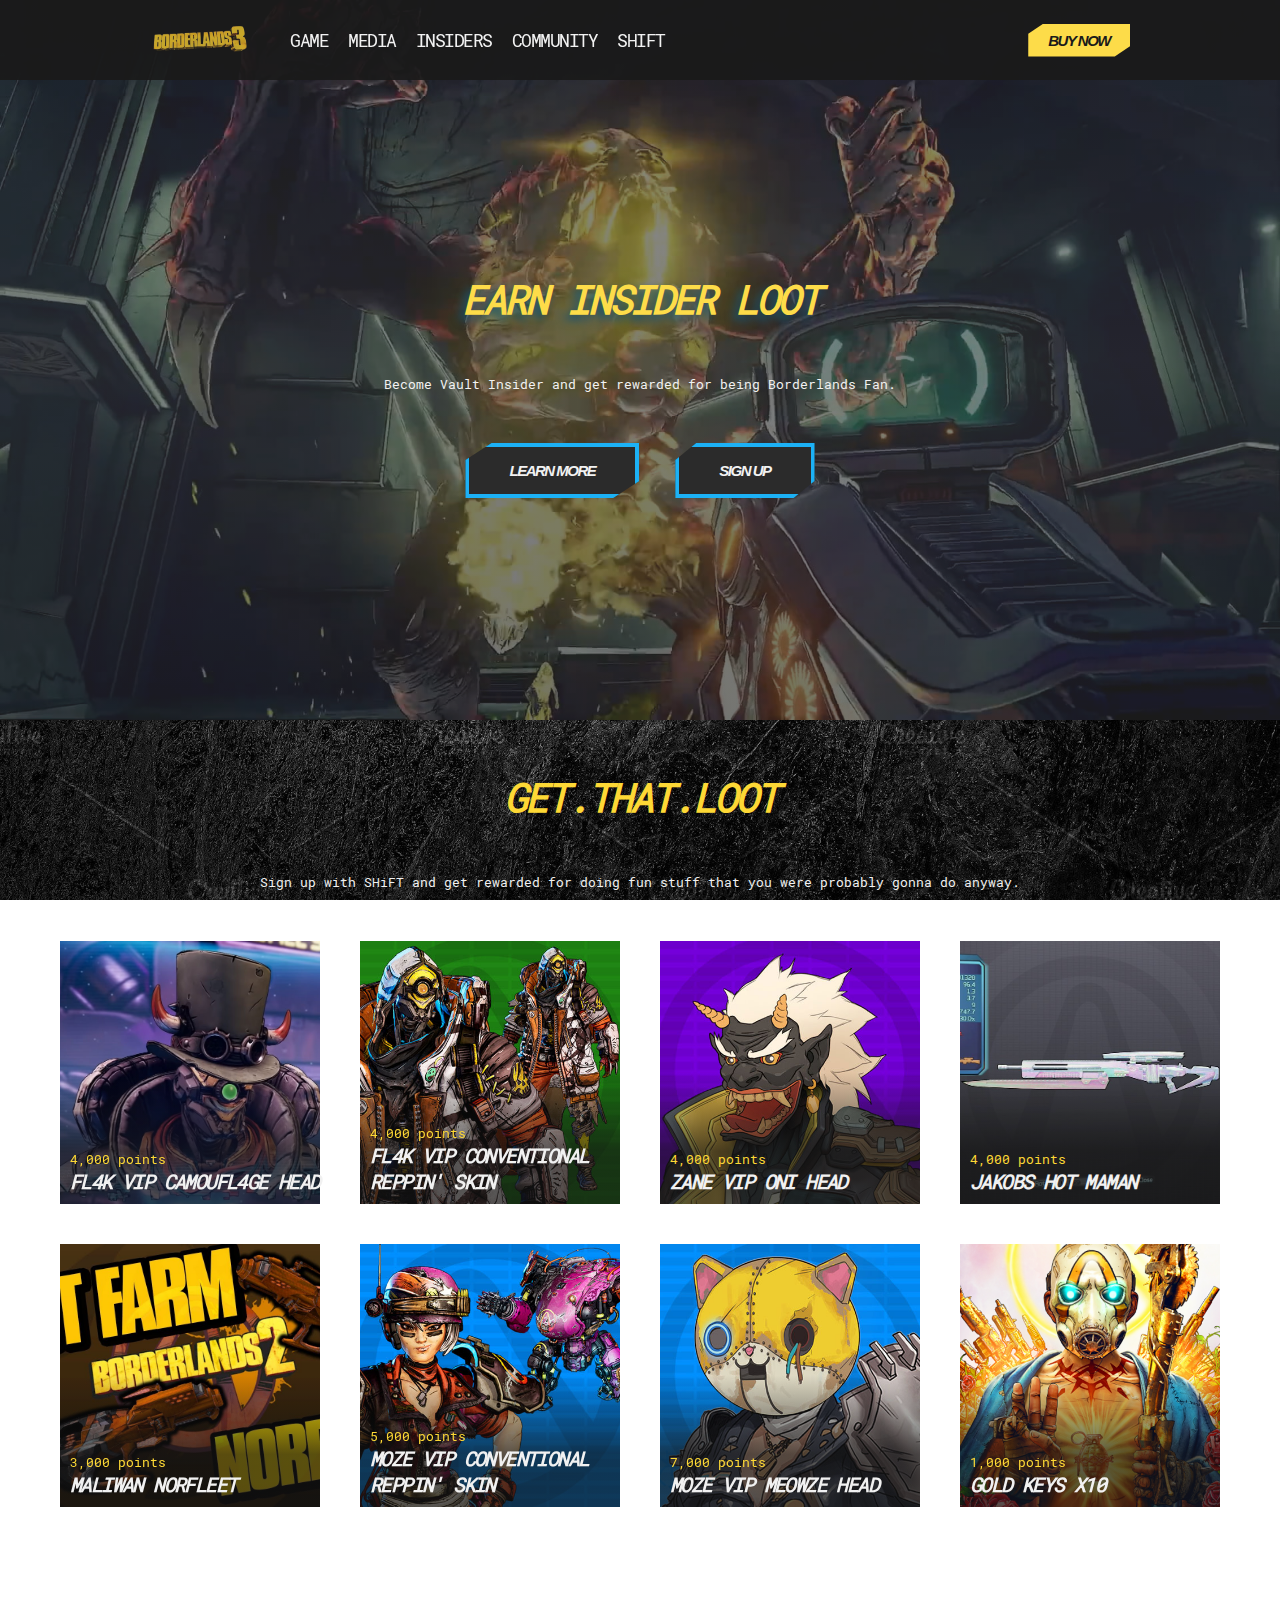
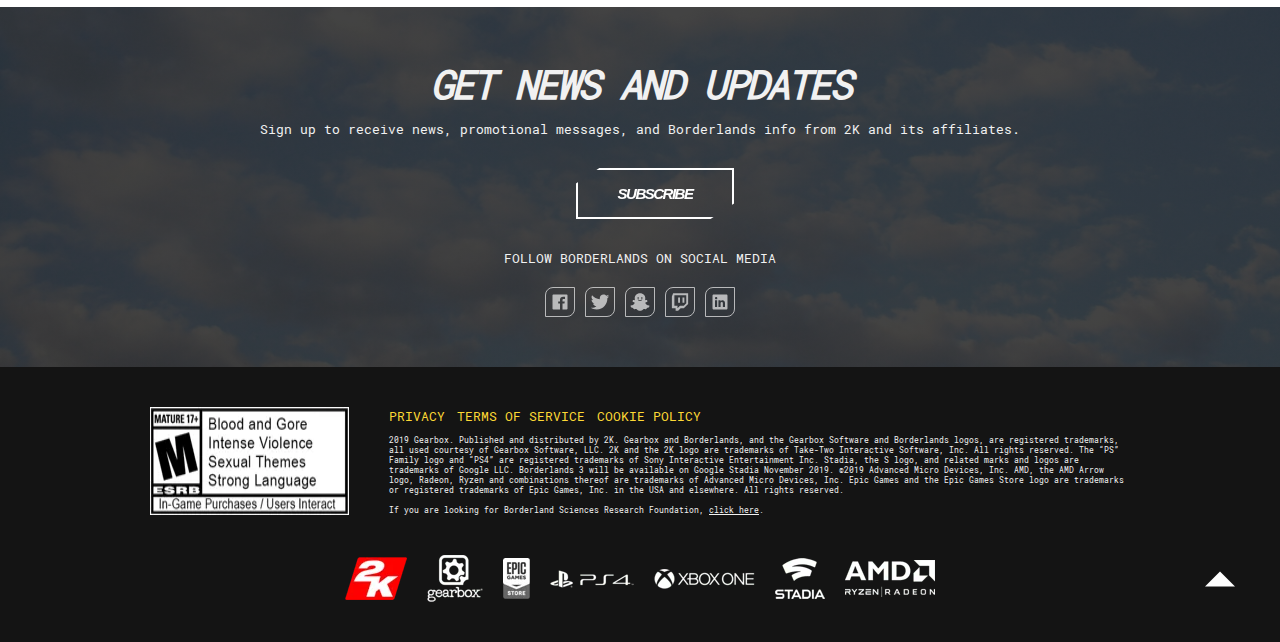
==== insiders.html @ df479f51 "Mostly everything done boi" ====
<!DOCTYPE html>
<html lang="en">
  <head>
    <meta charset="UTF-8" />
    <meta name="viewport" content="width=device-width, initial-scale=1.0" />
    <meta http-equiv="X-UA-Compatible" content="ie=edge" />
    <link rel="shortcut icon" href="./icon/icon.jpg" />
    <link rel="stylesheet" href="./css/main.css" />
    <title>BL3 Insiders Program</title>
  </head>
  <body>
    <header class="header header--insider">
      <nav class="header__nav">
        <div class="header__nav-cont">
          <div class="header__logo">
            <a href="index.html">
              <img class="header__logo-img" src="./img/bl3.png" alt="bl3 logo"
            /></a>
          </div>
          <ul class="header__list">
            <li class="header__list-items">
              <a class="header__link" href="index.html#gallery">Game</a>
            </li>
            <li class="header__list-items">
              <a class="header__link" href="./media.html">Media</a>
            </li>
            <li class="header__list-items">
              <a class="header__link" href="insiders.html">Insiders</a>
            </li>
            <li class="header__list-items">
              <a class="header__link" href="index.html#community">Community</a>
            </li>
            <li class="header__list-items">
              <a class="header__link" href="index.html#gearbox">Shift</a>
            </li>
          </ul>
        </div>
        <div class="header__buttons">
          <a href="index.html#buy"
            ><button href="#" class="btn btn--yellow btn--p1">
              Buy now
            </button></a
          >
        </div>
        <svg class="svg svgDD">
          <use xlink:href="./icon/sprite.svg#md-arrow-dropleft"></use>
        </svg>
      </nav>
      <div class="header--insider__middle">
         
      <h1 class="h1 shdw">Earn Insider Loot</h1>
      <p class="small-p tac my5">Become Vault Insider and get rewarded for being Borderlands Fan.</p>
      <div class="buttons">
      <button class="btn btn--dark btn--p2 btnn">Learn more</button>
      <button class="btn btn--dark btn--p2 btnn1">Sign up</button></div>
    </div>
    </header>
    <!-- END OF HEADER -->
<!-- LOOOOOT -->
<section class="loot">
    <h1 class="h1">Get.That.loot</h1>
    <p class="small-p tac my5 px4">Sign up with SHiFT and get rewarded for doing fun stuff that you were probably gonna do anyway.</p>
    <div class="loot__showcase">
        <div class="loot__box">
                <img src="./icon/flak head.jpg" alt="lootz" class="loot_img">
                <div class="loot__text">
                        <p class="small-p cy">4,000 points</p>
                        <p class="big-p">FL4K VIP CAMOUFL4GE HEAD</p>
                    </div>
        </div>
        <div class="loot__box">
<img src="./icon/bl3-fl4k-skin-conventional-reppin.jpg" alt="lootz2" class="loot_img">
<div class="loot__text">
        <p class="small-p cy">4,000 points</p>
        <p class="big-p">FL4K VIP CONVENTIONAL REPPIN' SKIN</p>
    </div>
        </div>
        <div class="loot__box">
                <img src="./icon/bl3-zane-head-oni.jpg" alt="lootz" class="loot_img">
                <div class="loot__text">
                <p class="small-p cy">4,000 points</p>
                <p class="big-p">ZANE VIP ONI HEAD</p>
            </div>
        </div>
        <div class="loot__box">
                <img src="./icon/hot mata.jpg" alt="lootz" class="loot_img">
                <div class="loot__text">
                        <p class="small-p cy">4,000 points</p>
                        <p class="big-p">JAKOBS HOT MAMAN</p>
                    </div>
        </div>
        <div class="loot__box">
                <img src="./icon/norfleet.jpg" alt="lootz" class="loot_img">
                <div class="loot__text">
                        <p class="small-p cy">3,000 points</p>
                        <p class="big-p">MALIWAN NORFLEET</p>
                    </div>
        </div>
        <div class="loot__box">
                <img src="./icon/bl3-moze-skin-conventional-reppin.jpg" alt="lootz" class="loot_img">
                <div class="loot__text">
                        <p class="small-p cy">5,000 points</p>
                        <p class="big-p">MOZE VIP CONVENTIONAL REPPIN' SKIN</p>
                    </div>
        </div>
        <div class="loot__box">
                <img src="./icon/bl3-moze-head-meowze.jpg" alt="lootz" class="loot_img">
                <div class="loot__text">
                        <p class="small-p cy">7,000 points</p>
                        <p class="big-p">MOZE VIP MEOWZE HEAD</p>
                    </div>
        </div>
        <div class="loot__box">
                <img src="./img/3519480-3518478-screen+shot+2019-04-03+at+11.43.22.png" alt="lootz" class="loot_img">
                <div class="loot__text">
                        <p class="small-p cy">1,000 points</p>
                        <p class="big-p">GOLD KEYS X10</p>
                    </div>
        </div>
    </div>
</section>
<!-- LOOOOOT -->
    <section class="news" id="news" >
            <h1 class="h1 pyb1 cw">get News and updates</h1>
            <p class="small-p tac px5">
              Sign up to receive news, promotional messages, and Borderlands info from
              2K and its affiliates.
            </p>
            <div class="btn--centers">
              <a href="#popup2"><button class="btn btn--transparent tac btn--p2 btn2">Subscribe</button></a>
            </div>
            <p class="small-p ttu tac my2">Follow borderlands on social media</p>
            <div class="social">
              <svg class="social__icons">
                <use xlink:href="./icon/sprite.svg#logo-facebook"></use>
              </svg>
              <svg class="social__icons">
                <use xlink:href="./icon/sprite.svg#logo-twitter"></use>
              </svg>
              <svg class="social__icons">
                <use xlink:href="./icon/sprite.svg#logo-snapchat"></use>
              </svg>
              <svg class="social__icons">
                <use xlink:href="./icon/sprite.svg#logo-twitch"></use>
              </svg>
              <svg class="social__icons">
                <use xlink:href="./icon/sprite.svg#logo-linkedin"></use>
              </svg>
            </div>
          </section>
          <!-- news and updateds -->
          <!-- footer-->
          <footer class="footer">
            <div class="footer__terms">
              <img class="footer__esrb" src="./img/footer-esrb.webp" alt="esrb" />
              <div class="footer__privacy tdn">
                <div class="footer__privacy-links tdn ">
                <a class="footer__privacy-link tdn" href="#"> <p class="small-p tdn cy ttu tdn">Privacy</p><a>
                <a class="footer__privacy-link tdn" href="#"> <p class="small-p tdn cy ttu tdn">Terms of service</p><a>
                <a class="footer__privacy-link tdn" href="#"> <p class="small-p tdn cy ttu tdn">Cookie policy</p><a>
                  </div>
                  <div class="footer__privacy-text">
                    <p class="small-p fs1rem my1"> 2019 Gearbox. Published and distributed by 2K. Gearbox and Borderlands, and the Gearbox Software and Borderlands logos, are registered trademarks, all used courtesy of Gearbox Software, LLC. 2K and the 2K logo are trademarks of Take-Two Interactive Software, Inc. All rights reserved. The “PS” Family logo and “PS4” are registered trademarks of Sony Interactive Entertainment Inc. Stadia, the S logo, and related marks and logos are trademarks of Google LLC. Borderlands 3 will be available on Google Stadia November 2019. ©2019 Advanced Micro Devices, Inc. AMD, the AMD Arrow logo, Radeon, Ryzen and combinations thereof are trademarks of Advanced Micro Devices, Inc. Epic Games and the Epic Games Store logo are trademarks or registered trademarks of Epic Games, Inc. in the USA and elsewhere. All rights reserved.</p>
                    <p class="small-p fs1rem">
                        If you are looking for Borderland Sciences Research Foundation, <a class="tdn cw" href="#">click here</a>.
                    </p>
                  </div>
              </div>
            </div>
              <div class="footer__logos">
                <img class="footer__logo" src="./img/footer-twok.webp" alt="logo1">
                <img class="footer__logo" src="./img/footer-gearbox.webp" alt="logow">
                <img class="footer__logo" src="./img/footer-epic.webp" alt="logo3">
                <img class="footer__logo" src="./img/footer-ps4.webp" alt="logo4">
                <img class="footer__logo" src="./img/footer-xbox-one.webp" alt="logo5">
                <img class="footer__logo" src="./img/footer-stadia.webp" alt="logo6">
                <img class="footer__logo" src="./img/footer-amd.webp" alt="logo7">
              </div>
           <!-- home -->
           <div class="back">
      <a href="#"><svg class="svg svgdown">
          <use xlink:href="./icon/sprite.svg#md-arrow-dropleft"></use>
        </svg>
      </a>
      </div>
        <!-- home -->
          </footer>
          <!-- footers -->

          <!--  POPUP-->
          <div class="popup popup2" id="popup2">
              <div class="popup__content">
                <div class="popup__exit">
                <h1 class="h1 px3 tal cw">Shift</h1>
               <a href="#news"><svg class="svg">
                    <use xlink:href="./icon/sprite.svg#md-arrow-dropleft"></use>
                  </svg></a> 
              </div>
                <form class="form">
                  <div class="form__group">
                    <input type="text" class="form__input" placeholder="Full name" required>
                  </div>
                  <div class="form__group">
                    <input type="email" class="form__input" placeholder="Email address"  required>
                  </div>
                  <div class="form__cg">
                    <input type="checkbox" required id="checkbox" class="form__checkbox">
                    <label for="checkbox">Remember me</label>
                  </div>
                  <div class="btn--center my1">
              <button class="btn btn--dark btn--p3">Sign in</button></div>
                </form>
                <p class="small-p tac pb4rem">Or</p>
                <div class="social my2">
                    <svg class="social__icons">
                      <use xlink:href="./icon/sprite.svg#logo-facebook"></use>
                    </svg>
                    <svg class="social__icons">
                      <use xlink:href="./icon/sprite.svg#logo-twitter"></use>
                    </svg>
                    <svg class="social__icons">
                      <use xlink:href="./icon/sprite.svg#logo-snapchat"></use>
                    </svg>
                    <svg class="social__icons">
                      <use xlink:href="./icon/sprite.svg#logo-twitch"></use>
                    </svg>
                    <svg class="social__icons">
                      <use xlink:href="./icon/sprite.svg#logo-linkedin"></use>
                    </svg>
                  </div>
                  <p class="small-p cb tac bb py2">Forgot your password?</p>
                  <div class="btn--center ">
                    <button class="btn btn--dark btn--p3">Create new account</button></div>
                    <div class="btn--center">
                    <p class="small-p fs1rem tac w60">© 2018 Gearbox Software, LLC. SHiFT is trademark of Gearbox Software, LLC. The Playstation Network logo is a registered trademark of Sony Computer Entertainment Inc. The Xbox LIVE logo is a registered trademark of Microsoft Corporation. The Steam logo is a registered trademark of Valve Corporation. All rights reserved.
                      </div>
              </div>
              </div>
              <script src="media.js"></script>
  </body>
</html>
---- css/main.css ----
@font-face {
  src: url("../font/RobotoMono-Regular.ttf");
  font-family: roboto;
}

*,
*::after,
*::before {
  margin: 0;
  padding: 0;
  -webkit-box-sizing: border-box;
          box-sizing: border-box;
}

html {
  scroll-behavior: smooth;
  font-size: 62.5%;
}

@media screen and (max-width: 1200px) {
  html {
    font-size: 50%;
  }
}

@media screen and (max-width: 900px) {
  html {
    font-size: 45%;
  }
}

@media screen and (max-width: 600px) {
  html {
    font-size: 40%;
  }
}

body {
  font-family: roboto;
}

@-webkit-keyframes slider {
  0% {
    -webkit-transform: translatex(100%);
            transform: translatex(100%);
  }
  100% {
    -webkit-transform: translatex(0);
            transform: translatex(0);
  }
}

@keyframes slider {
  0% {
    -webkit-transform: translatex(100%);
            transform: translatex(100%);
  }
  100% {
    -webkit-transform: translatex(0);
            transform: translatex(0);
  }
}

::-moz-selection {
  color: #141414;
  background-color: #fdd835;
}

::selection {
  color: #141414;
  background-color: #fdd835;
}

.bg-video {
  position: absolute;
  top: 0;
  left: 0;
  width: 100%;
  height: 100%;
  z-index: -11;
  opacity: 0.6;
}

.bg-video__content {
  width: 100%;
  height: 80vh;
  -o-object-fit: cover;
     object-fit: cover;
}

.svg {
  width: 3rem;
  height: 3rem;
  fill: #f1f1f1;
  cursor: pointer;
}

.svg:nth-of-type(2) {
  -webkit-transform: rotate(270deg);
          transform: rotate(270deg);
}

.svg:nth-of-type(1) {
  margin-left: 3rem;
}

.svg:nth-of-type(1):hover, .svg:nth-of-type(2):hover {
  fill: #fdd835;
}

.btn {
  font-size: 1.5rem;
  text-decoration: none;
  text-transform: uppercase;
  font-weight: 600;
  font-style: italic;
  border: 0;
  -webkit-clip-path: polygon(15% 0, 100% 0, 100% 69%, 85% 100%, 0 100%, 0 31%);
          clip-path: polygon(15% 0, 100% 0, 100% 69%, 85% 100%, 0 100%, 0 31%);
  letter-spacing: -1.5px;
  cursor: pointer;
  -webkit-transition: all 0.4s ease-in;
  transition: all 0.4s ease-in;
  z-index: -11;
}

.btn:last-child {
  margin-left: 3rem;
}

.btn:hover {
  -webkit-transform: translateY(-5px);
          transform: translateY(-5px);
}

.btn--p1 {
  padding: 0.8rem 2rem;
}

.btn--p2 {
  padding: 1.5rem 4rem;
}

.btn--p3 {
  padding: 1.5rem 6rem;
}

.btn--yellow {
  background-color: #fdd835;
}

.btn--transparent {
  background-color: transparent;
  border: 2px solid #ffffff;
  color: #fff;
}

.btn--center {
  display: block;
  text-align: center;
  margin: 3rem 0;
  cursor: pointer;
}

.btn--centerz {
  display: -webkit-box;
  display: -ms-flexbox;
  display: flex;
  -webkit-box-pack: center;
      -ms-flex-pack: center;
          justify-content: center;
  margin: 3rem 0;
  cursor: pointer;
}

.ml-2 {
  margin-left: 2rem;
}

.btn--centers {
  text-align: center;
  margin: 3rem 0;
}

.btn--dark {
  background-color: #141414;
  border: 4px solid #03a9f4;
  color: #f1f1f1;
}

.slider {
  width: 100%;
  height: 20vh;
  display: -webkit-box;
  display: -ms-flexbox;
  display: flex;
  -webkit-box-pack: center;
      -ms-flex-pack: center;
          justify-content: center;
  -webkit-box-align: center;
      -ms-flex-align: center;
          align-items: center;
  background-image: -webkit-gradient(linear, left top, right top, from(black), color-stop(#262626), color-stop(#262626), to(black));
  background-image: linear-gradient(to right, black, #262626, #262626, black);
}

.slider__h1 {
  width: 30%;
  white-space: nowrap;
  overflow: hidden;
  color: #fdd835;
  font-size: 3rem;
}

.slider__span {
  position: relative;
  display: inline-block;
  -webkit-animation: slider 30s linear infinite;
          animation: slider 30s linear infinite;
}

.slider__span:before {
  content: attr(data-text);
  position: absolute;
  left: -100%;
  top: 0;
}

.h1 {
  text-transform: uppercase;
  font-size: 4rem;
  text-align: center;
  padding: 5rem 0;
  letter-spacing: -3px;
  font-style: italic;
  color: #fdd835;
}

.h2 {
  text-transform: uppercase;
  font-size: 5rem;
  text-align: center;
  letter-spacing: -3px;
  font-style: italic;
  color: #fdd835;
  text-shadow: -15px 15px 20px black;
  font-weight: 900;
}

.small-p {
  color: #f1f1f1;
  font-size: 1.3rem;
}

.big-p {
  color: #f1f1f1;
  font-size: 2rem;
  text-transform: uppercase;
  font-weight: 900;
  font-style: italic;
  letter-spacing: -1.6px;
}

.py1 {
  padding: 1rem 0;
}

.py2 {
  padding: 2rem 0;
}

.my1 {
  margin: 1rem 0;
}

.my2 {
  margin: 2rem 0;
}

.tal {
  text-align: left;
}

.mx1 {
  margin: 0 1rem;
}

.mx11 {
  margin-right: 1rem;
}

.pb4rem {
  padding-bottom: 3rem;
}

.db {
  display: block;
  width: 100%;
}

.active {
  background-color: #f1f1f1;
  color: #141414;
}

.btn:active,
.btn:focus {
  background-color: #f1f1f1;
  color: #141414;
}

.select {
  display: block;
}

.bb {
  border-bottom: 3px solid #03a9f4;
  width: 60%;
  margin: 0 auto;
}

.cy {
  color: #fdd835;
}

.cb {
  color: #03a9f4;
}

.cw {
  color: #f1f1f1;
}

.tac {
  text-align: center;
}

.ls {
  letter-spacing: 0;
}

.my5 {
  margin-bottom: 5rem;
}

.pyb1 {
  padding-bottom: 1rem;
}

.px1 {
  padding: 0 1rem;
}

.px2 {
  padding: 0 2rem;
}

.px4 {
  padding: 0 4rem;
}

.px3 {
  padding: 0.5rem 3rem;
  background-color: #01405d;
}

.px5 {
  padding: 0 5rem;
}

.pyb2 {
  padding-bottom: 2rem;
}

.py05 {
  padding: 0.5rem 0;
}

.ttu {
  text-transform: uppercase;
}

.fs1rem {
  font-size: 0.8rem;
}

.w60 {
  width: 60%;
}

.shdw {
  text-shadow: -5px 5px 8px #01405d;
}

.social {
  display: -webkit-box;
  display: -ms-flexbox;
  display: flex;
  -webkit-box-pack: center;
      -ms-flex-pack: center;
          justify-content: center;
}

.social__icons {
  width: 3rem;
  height: 3rem;
  fill: #f1f1f1;
  border: 1px solid #f1f1f1;
  border-top-left-radius: 8px;
  border-bottom-right-radius: 8px;
  padding: 0.4rem;
  margin: 0 0.5rem;
  opacity: 0.7;
  -webkit-transition: all 1s ease;
  transition: all 1s ease;
  cursor: pointer;
}

.social__icons:hover {
  -webkit-transform: translatey(-0.6rem);
          transform: translatey(-0.6rem);
  opacity: 1;
}

.popup {
  position: fixed;
  left: 0;
  top: 0;
  width: 100%;
  height: 100vh;
  background-color: rgba(0, 0, 0, 0.9);
  visibility: hidden;
  opacity: 0;
  -webkit-transition: 0.4s ease-in-out;
  transition: 0.4s ease-in-out;
}

.popup:target {
  visibility: visible;
  opacity: 1;
}

.popup__logotip {
  height: 7rem;
  width: 14rem;
}

.popup__exit {
  display: -webkit-box;
  display: -ms-flexbox;
  display: flex;
  -webkit-box-pack: justify;
      -ms-flex-pack: justify;
          justify-content: space-between;
  -webkit-box-align: center;
      -ms-flex-align: center;
          align-items: center;
}

.popup__exit > :last-child {
  margin-right: 2rem;
  margin-top: 3rem;
  -webkit-transform: rotate(270deg);
          transform: rotate(270deg);
  cursor: pointer;
}

.popup__content {
  position: absolute;
  left: 50%;
  top: 50%;
  -webkit-transform: translate(-50%, -50%);
          transform: translate(-50%, -50%);
  min-width: 70rem;
  border-left: 2px solid #03a9f4;
  border-right: 2px solid #03a9f4;
  border-bottom: 2px solid #03a9f4;
  background-color: #011d2a;
  -webkit-clip-path: polygon(5% 0, 100% 0, 100% 90%, 95% 100%, 0 100%, 0 10%);
          clip-path: polygon(5% 0, 100% 0, 100% 90%, 95% 100%, 0 100%, 0 10%);
}

@media screen and (max-width: 600px) {
  .btnn {
    display: none;
  }
}

.form {
  padding: 4rem 10rem;
}

@media screen and (max-width: 600px) {
  .form {
    padding: 2rem 4rem;
  }
}

.form__input {
  font-size: 1.6rem;
  padding: 1rem 0.5rem;
  border: 0;
  background: transparent;
  color: white;
  border-bottom: 3px solid whitesmoke;
  display: block;
  width: 100%;
  -webkit-transition: 1s ease;
  transition: 1s ease;
}

.form__input:focus {
  outline: none;
}

.form__input:focus:invalid {
  border-bottom: 3px solid crimson;
}

.form__cg {
  margin-top: 2rem;
  color: rgba(255, 255, 255, 0.342);
  font-size: 1.6rem;
}

.form__checkbox {
  -webkit-appearance: none;
     -moz-appearance: none;
          appearance: none;
  border: 2px solid #03a9f4;
  width: 20px;
  height: 20px;
  cursor: pointer;
  display: inline-block;
  vertical-align: bottom;
  margin-right: 0.5rem;
  -webkit-transition: all 0.4s ease;
  transition: all 0.4s ease;
}

.form__checkbox:checked {
  background-color: #03a9f4;
  border: 2px solid #141414;
  outline: none;
}

.svgDD {
  display: none;
  width: 5rem;
  height: 5rem;
  -webkit-transition: all 0.4s ease-in-out;
  transition: all 0.4s ease-in-out;
}

.svgDD:hover {
  -webkit-transform: rotate(-90deg);
          transform: rotate(-90deg);
}

@media screen and (max-width: 600px) {
  .svgDD {
    display: block;
  }
}

.back {
  position: absolute;
  bottom: 3rem;
  right: 3rem;
  cursor: pointer;
  -webkit-transition: 0.3s ease;
  transition: 0.3s ease;
  display: -webkit-box;
  display: -ms-flexbox;
  display: flex;
  -webkit-box-orient: vertical;
  -webkit-box-direction: normal;
      -ms-flex-direction: column;
          flex-direction: column;
}

@media screen and (max-width: 900px) {
  .back {
    bottom: 2rem;
    right: 50%;
    -webkit-transform: translatex(50%);
            transform: translatex(50%);
  }
}

.back::after {
  content: "Back to top";
  color: white;
  position: absolute;
  bottom: -1rem;
  right: -0.5rem;
  opacity: 0;
  -webkit-transition: 0.3s ease;
  transition: 0.3s ease;
}

@media screen and (max-width: 900px) {
  .back::after {
    bottom: 0;
    opacity: 1;
  }
}

.back:hover {
  color: #fdd835;
}

.back:hover::after {
  opacity: 1;
}

.svgdown {
  position: relative;
  width: 6rem;
  height: 6rem;
  fill: white;
  -webkit-transform: rotate(90deg);
          transform: rotate(90deg);
}

.header {
  background-color: #141414;
  opacity: 0.9;
  height: 80vh;
  width: 100%;
}

.header__nav {
  background-image: -webkit-gradient(linear, left top, left bottom, from(rgba(0, 0, 0, 0.9)), to(rgba(0, 0, 0, 0.9)));
  background-image: linear-gradient(rgba(0, 0, 0, 0.9), rgba(0, 0, 0, 0.9));
  height: 8rem;
  display: -webkit-box;
  display: -ms-flexbox;
  display: flex;
  -webkit-box-pack: justify;
      -ms-flex-pack: justify;
          justify-content: space-between;
  -webkit-box-align: center;
      -ms-flex-align: center;
          align-items: center;
  padding: 0 15rem;
  position: -webkit-sticky;
  position: sticky;
  top: 0;
  left: 0;
  width: 100%;
  z-index: 1000;
}

@media screen and (max-width: 1200px) {
  .header__nav {
    padding: 0 5rem;
  }
}

@media screen and (max-width: 600px) {
  .header__nav {
    -ms-flex-pack: distribute;
        justify-content: space-around;
  }
}

.header__nav-cont {
  display: -webkit-box;
  display: -ms-flexbox;
  display: flex;
  -webkit-box-align: center;
      -ms-flex-align: center;
          align-items: center;
}

.header__logo {
  height: 6rem;
  width: 10rem;
  display: -webkit-box;
  display: -ms-flexbox;
  display: flex;
  -webkit-box-align: end;
      -ms-flex-align: end;
          align-items: flex-end;
  margin-right: 3rem;
  cursor: pointer;
}

.header__logo-img {
  width: 100%;
}

.header__list {
  display: -webkit-box;
  display: -ms-flexbox;
  display: flex;
}

@media screen and (max-width: 600px) {
  .header__list {
    height: 0;
    position: absolute;
    top: 8rem;
    right: 15vw;
    -webkit-box-orient: vertical;
    -webkit-box-direction: normal;
        -ms-flex-direction: column;
            flex-direction: column;
    background: rgba(0, 0, 0, 0.9);
    overflow: hidden;
    -webkit-transition: 0.6s ease;
    transition: 0.6s ease;
  }
  .header__list.heightAdded {
    height: 23rem;
  }
}

.header__list-items {
  list-style: none;
}

@media screen and (max-width: 600px) {
  .header__list-items {
    padding: 1rem 3rem;
  }
}

.header__link:link, .header__link:visited {
  color: #f1f1f1;
  font-size: 1.8rem;
  text-decoration: none;
  padding: 1rem;
  text-transform: uppercase;
  letter-spacing: -1.5px;
  -webkit-transition: all 0.4s ease-in;
  transition: all 0.4s ease-in;
}

.header__link:hover {
  color: #fdd835;
}

.header__buttons {
  display: -webkit-box;
  display: -ms-flexbox;
  display: flex;
  -webkit-box-align: center;
      -ms-flex-align: center;
          align-items: center;
}

@media screen and (max-width: 600px) {
  .header__buttons {
    display: none;
  }
}

.header__text {
  position: absolute;
  left: 5%;
  top: 40%;
}

.header__h1 {
  font-size: 5rem;
  letter-spacing: -4px;
  font-style: italic;
  padding: 2rem 0;
  color: #fdd835;
  text-transform: uppercase;
  text-shadow: -5px 5px 8px #01405d;
}

@media screen and (max-width: 1200px) {
  .header__h1 {
    font-size: 4rem;
  }
}

@media screen and (max-width: 600px) {
  .header__h1 {
    font-size: 3rem;
    letter-spacing: -1px;
  }
}

.gallery {
  background-image: url("../img/y9laa5owgaq21.jpg");
  background-position: center;
  background-size: cover;
  max-height: 140vh;
  width: 100%;
  z-index: -1;
  padding-bottom: 15rem;
}

.gallery__main-cont {
  display: -webkit-box;
  display: -ms-flexbox;
  display: flex;
  -webkit-box-pack: center;
      -ms-flex-pack: center;
          justify-content: center;
}

.gallery__imba {
  max-width: 80rem;
  position: relative;
  margin: 0 3rem;
  margin-bottom: 3rem;
  overflow: hidden;
  cursor: pointer;
}

.gallery__imba:hover .gallery__main-img-text {
  bottom: 1.6rem;
}

.gallery__imba:hover .gallery__main-img {
  -webkit-transform: scale(1.1);
          transform: scale(1.1);
}

.gallery__main-img {
  width: 100%;
  -o-object-fit: cover;
     object-fit: cover;
  -webkit-transition: all 0.6s linear;
  transition: all 0.6s linear;
}

.gallery__main-img-text {
  position: absolute;
  bottom: 1rem;
  left: 2rem;
  -webkit-transition: 0.6s linear;
  transition: 0.6s linear;
}

.gallery__main-img-h4 {
  color: #03a9f4;
  font-size: 1.6rem;
  text-transform: uppercase;
}

.gallery__main-img-p {
  color: #f1f1f1;
  text-transform: uppercase;
  font-size: 2.4rem;
  letter-spacing: -3px;
  font-style: italic;
  font-weight: 600;
}

.gallery__sec {
  display: -webkit-box;
  display: -ms-flexbox;
  display: flex;
  width: 100%;
  -webkit-box-pack: center;
      -ms-flex-pack: center;
          justify-content: center;
}

.gallery__sec-cont {
  display: -webkit-box;
  display: -ms-flexbox;
  display: flex;
  -webkit-box-pack: center;
      -ms-flex-pack: center;
          justify-content: center;
  max-width: 80rem;
  margin: 0 3rem;
}

.gallery__sec-img {
  width: calc(50% - 1.5rem);
  max-height: 25rem;
  -o-object-fit: cover;
     object-fit: cover;
  -webkit-transition: all 0.6s linear;
  transition: all 0.6s linear;
  cursor: pointer;
}

.gallery__sec-img:last-of-type {
  margin-left: 3rem;
}

.gallery__sec-img:hover:first-of-type {
  -webkit-transform: translatey(-1.5rem);
          transform: translatey(-1.5rem);
}

.gallery__sec-img:hover:last-of-type {
  -webkit-transform: translatey(-1.5rem);
          transform: translatey(-1.5rem);
}

.sm-gallery {
  background-image: url(../img/iuxcs6otatmmsarozll7tm5ivntzz5onwi4z0utlleflmgmuojzanfghxpdzfxbl-.jpg);
  background-position: center;
  background-size: cover;
  background-attachment: fixed;
  padding: 5rem 0;
  width: 100%;
}

.sm-gallery__cont {
  width: 100%;
  display: -webkit-box;
  display: -ms-flexbox;
  display: flex;
  padding: 0 10rem;
}

@media screen and (max-width: 1200px) {
  .sm-gallery__cont {
    padding: 0 6rem;
  }
}

@media screen and (max-width: 900px) {
  .sm-gallery__cont {
    padding: 0 2rem;
    -webkit-box-pack: center;
        -ms-flex-pack: center;
            justify-content: center;
  }
}

@media screen and (max-width: 600px) {
  .sm-gallery__cont {
    -ms-flex-wrap: wrap;
        flex-wrap: wrap;
  }
}

.sm-gallery__cont-cont {
  -webkit-box-flex: 1;
      -ms-flex: 1 1 30rem;
          flex: 1 1 30rem;
  position: relative;
  margin: 2rem 2rem;
  cursor: pointer;
  border-radius: 40px;
  overflow: hidden;
  -webkit-box-shadow: -10px 10px 20px #fdd835;
          box-shadow: -10px 10px 20px #fdd835;
  -webkit-transition: all 0.6s ease;
  transition: all 0.6s ease;
}

@media screen and (max-width: 900px) {
  .sm-gallery__cont-cont {
    -webkit-box-flex: 0;
        -ms-flex: 0 1 30rem;
            flex: 0 1 30rem;
  }
}

@media screen and (max-width: 600px) {
  .sm-gallery__cont-cont {
    -webkit-box-flex: 0;
        -ms-flex: 0 1 70%;
            flex: 0 1 70%;
    margin: 3rem 2rem;
  }
}

.sm-gallery__cont-cont:hover {
  -webkit-transform: translatey(-1.5rem);
          transform: translatey(-1.5rem);
  -webkit-box-shadow: -15px 15px 30px #fdd835;
          box-shadow: -15px 15px 30px #fdd835;
}

.sm-gallery__cont-cont:hover .sm-gallery__cont-img {
  -webkit-transform: scale(1.1);
          transform: scale(1.1);
}

.sm-gallery__cont-cont:hover::before {
  opacity: 0;
}

.sm-gallery__cont-img {
  width: 100%;
  height: 20rem;
  -o-object-fit: cover;
     object-fit: cover;
  -webkit-transition: all 0.6s ease;
  transition: all 0.6s ease;
}

@media screen and (max-width: 600px) {
  .sm-gallery__cont-img {
    height: 30rem;
  }
}

.member {
  background: -webkit-gradient(linear, left top, right top, from(rgba(20, 20, 20, 0.9)), to(rgba(20, 20, 20, 0.2))), url("../img/Borderlands-3_02.jpg");
  background: linear-gradient(to right, rgba(20, 20, 20, 0.9), rgba(20, 20, 20, 0.2)), url("../img/Borderlands-3_02.jpg");
  background-position: center;
  background-size: cover;
  padding: 5rem 0;
  width: 100%;
}

.member__container {
  display: -webkit-box;
  display: -ms-flexbox;
  display: flex;
  -webkit-box-orient: vertical;
  -webkit-box-direction: normal;
      -ms-flex-direction: column;
          flex-direction: column;
  padding: 0 15rem;
  -webkit-box-align: start;
      -ms-flex-align: start;
          align-items: flex-start;
  text-align: center;
}

@media screen and (max-width: 1200px) {
  .member__container {
    padding: 0 10rem;
  }
}

@media screen and (max-width: 900px) {
  .member__container {
    -webkit-box-align: center;
        -ms-flex-align: center;
            align-items: center;
  }
}

@media screen and (max-width: 600px) {
  .member__container {
    padding: 0 5rem;
  }
}

.member__logo {
  padding-top: 2rem;
  height: 8rem;
  width: 14rem;
}

.gearbox {
  background: url("../img/purple haze.jpg");
  background-position: center;
  background-size: cover;
  padding: 5rem 0;
  width: 100%;
}

.gearbox__container {
  display: -webkit-box;
  display: -ms-flexbox;
  display: flex;
  -webkit-box-orient: vertical;
  -webkit-box-direction: normal;
      -ms-flex-direction: column;
          flex-direction: column;
  padding: 0 15rem;
  -webkit-box-align: end;
      -ms-flex-align: end;
          align-items: flex-end;
  text-align: center;
}

@media screen and (max-width: 1200px) {
  .gearbox__container {
    padding: 0 10rem;
  }
}

@media screen and (max-width: 900px) {
  .gearbox__container {
    -webkit-box-align: center;
        -ms-flex-align: center;
            align-items: center;
  }
}

.gearbox__logo {
  width: 16rem;
}

.tabs {
  background-image: -webkit-gradient(linear, left top, left bottom, from(rgba(0, 0, 0, 0.5)), color-stop(rgba(3, 169, 244, 0.6)), to(rgba(0, 0, 0, 0.6))), url("../img/pandora.png");
  background-image: linear-gradient(rgba(0, 0, 0, 0.5), rgba(3, 169, 244, 0.6), rgba(0, 0, 0, 0.6)), url("../img/pandora.png");
  background-position: center;
  background-size: cover;
  padding: 0 0 5rem 0;
  text-align: center;
}

.tabs__pic {
  max-width: 90rem;
  position: relative;
  margin: 0 auto;
  display: none;
}

.tabs__pic.select {
  display: block;
}

.tabs__pic-img {
  width: 100%;
}

@media screen and (max-width: 1200px) {
  .tabs__pic-img {
    padding: 0 3rem;
  }
}

.tabs__buttons {
  margin-top: 2rem;
}

.tabs__buttons > :last-child {
  margin-left: 0rem;
}

.tabs__buttons > :not(:first-child) {
  margin-left: 2rem;
}

@media screen and (max-width: 470px) {
  .tabs__buttons > :not(:first-child) {
    margin-left: 0.5rem;
    margin-bottom: 2rem;
  }
}

.tabs__text {
  width: 40%;
  margin: 0 auto;
  text-align: center;
  display: none;
}

.tabs__text.select {
  display: block;
}

.community {
  background-image: url(../img/iuxcs6otatmmsarozll7tm5ivntzz5onwi4z0utlleflmgmuojzanfghxpdzfxbl-.jpg);
  background-position: center;
  background-size: cover;
  background-attachment: fixed;
  padding: 0 0 5rem 0;
  width: 100%;
}

.community__containers {
  display: -webkit-box;
  display: -ms-flexbox;
  display: flex;
  -webkit-box-pack: center;
      -ms-flex-pack: center;
          justify-content: center;
  -ms-flex-wrap: wrap;
      flex-wrap: wrap;
}

.community__container {
  -webkit-box-flex: 0;
      -ms-flex: 0 1 25rem;
          flex: 0 1 25rem;
  padding-bottom: 3rem;
  position: relative;
  -webkit-transition: all 0.4s ease;
  transition: all 0.4s ease;
}

@media screen and (max-width: 600px) {
  .community__container {
    -webkit-box-flex: 0;
        -ms-flex: 0 1 70%;
            flex: 0 1 70%;
  }
}

.community__container:hover {
  -webkit-transform: scale(1.1);
          transform: scale(1.1);
}

.community__container:hover .community__container-text {
  opacity: 1;
}

.community__container:nth-of-type(2) {
  margin: 0 3rem;
}

.community__container:nth-of-type(4) {
  margin: 0 3rem;
}

.community__container-text {
  position: absolute;
  bottom: 4rem;
  left: 1rem;
  color: #f1f1f1;
  opacity: 0;
  font-size: 1.4rem;
  -webkit-transition: all 0.4s ease;
  transition: all 0.4s ease;
}

.community__container-img {
  width: 100%;
  -o-object-fit: cover;
     object-fit: cover;
}

.buy {
  background: -webkit-gradient(linear, left top, right top, from(rgba(20, 20, 20, 0.1)), color-stop(rgba(20, 20, 20, 0.4)), color-stop(rgba(20, 20, 20, 0.4)), to(rgba(20, 20, 20, 0.1))), url(../img/Sky-Clouds_1920.jpg);
  background: linear-gradient(to right, rgba(20, 20, 20, 0.1), rgba(20, 20, 20, 0.4), rgba(20, 20, 20, 0.4), rgba(20, 20, 20, 0.1)), url(../img/Sky-Clouds_1920.jpg);
  background-position: 0% 50%;
  background-size: cover;
  padding: 0 0 5rem 0;
  width: 100%;
}

.buy__container {
  display: -webkit-box;
  display: -ms-flexbox;
  display: flex;
  padding: 0 20rem;
  -webkit-box-pack: justify;
      -ms-flex-pack: justify;
          justify-content: space-between;
}

@media screen and (max-width: 900px) {
  .buy__container {
    -ms-flex-wrap: wrap;
        flex-wrap: wrap;
    padding: 0 8rem;
  }
}

@media screen and (max-width: 600px) {
  .buy__container {
    -webkit-box-pack: center;
        -ms-flex-pack: center;
            justify-content: center;
  }
}

.buy__img-container {
  display: -webkit-box;
  display: -ms-flexbox;
  display: flex;
  -webkit-box-orient: vertical;
  -webkit-box-direction: normal;
      -ms-flex-direction: column;
          flex-direction: column;
  -webkit-box-align: center;
      -ms-flex-align: center;
          align-items: center;
}

.buy__img {
  width: 20rem;
  cursor: pointer;
  -webkit-transition: all 1s ease;
  transition: all 1s ease;
}

@media screen and (max-width: 600px) {
  .buy__img {
    width: 40rem;
  }
}

.buy__img:hover {
  -webkit-transform: scale(1.06);
          transform: scale(1.06);
}

.news {
  background: -webkit-gradient(linear, left top, right top, from(rgba(20, 20, 20, 0.8))), url(../img/Sky-Clouds_1920.jpg);
  background: linear-gradient(to right, rgba(20, 20, 20, 0.8)), url(../img/Sky-Clouds_1920.jpg);
  background-position: 50% 100%;
  background-size: cover;
  padding: 0 0 5rem 0;
  width: 100%;
}

.footer {
  background-color: #141414;
  padding: 4rem 15rem;
  position: relative;
}

@media screen and (max-width: 900px) {
  .footer {
    padding: 4rem 10rem 10rem 10rem;
  }
}

.footer__terms {
  display: -webkit-box;
  display: -ms-flexbox;
  display: flex;
  margin-bottom: 4rem;
}

@media screen and (max-width: 600px) {
  .footer__terms {
    display: block;
    text-align: center;
  }
}

.footer__esrb {
  margin-right: 4rem;
}

@media screen and (max-width: 600px) {
  .footer__esrb {
    text-align: center;
    margin-bottom: 4rem;
    margin-right: 0;
  }
}

.footer__privacy-links {
  display: -webkit-box;
  display: -ms-flexbox;
  display: flex;
  margin-bottom: 1rem;
}

@media screen and (max-width: 600px) {
  .footer__privacy-links {
    -webkit-box-pack: center;
        -ms-flex-pack: center;
            justify-content: center;
    margin-bottom: 4rem;
  }
}

.footer__privacy-link {
  padding-right: 0.6rem;
}

git .footer__privacy-link:not(:last-of-type) {
  border-right: 2px solid #fdd835;
}

.footer__privacy-link:not(:first-of-type) {
  padding-left: 0.6rem;
}

.footer__privacy-link:link, .footer__privacy-link:visited, .footer__privacy-link:active {
  text-decoration: none;
  color: #fdd835;
}

.footer__logos {
  display: -webkit-box;
  display: -ms-flexbox;
  display: flex;
  -webkit-box-pack: center;
      -ms-flex-pack: center;
          justify-content: center;
  -webkit-box-align: center;
      -ms-flex-align: center;
          align-items: center;
}

.footer__logo {
  padding: 0 1rem;
}

@media screen and (max-width: 600px) {
  .footer__logo {
    width: 7rem;
  }
}

.header--media {
  height: auto;
  width: 100%;
  background-image: -webkit-gradient(linear, left top, left bottom, from(rgba(0, 0, 0, 0.5)), color-stop(rgba(3, 169, 244, 0.6)), to(rgba(0, 0, 0, 0.6))), url("../img/pandora.png");
  background-image: linear-gradient(rgba(0, 0, 0, 0.5), rgba(3, 169, 244, 0.6), rgba(0, 0, 0, 0.6)), url("../img/pandora.png");
  background-position: center;
  background-size: cover;
}

.header--media__gallery {
  padding: 3rem 0 8rem 0;
  margin: 0 auto;
  max-width: 100rem;
  display: -ms-grid;
  display: grid;
  -ms-grid-columns: (1fr)[4];
      grid-template-columns: repeat(4, 1fr);
  -ms-grid-rows: (1fr)[5];
      grid-template-rows: repeat(5, 1fr);
  grid-gap: 2rem;
      grid-template-areas: "img1 img2 img2 img5" "img4 img4 img6 img6" "img9 img9 img3 img3" "img9 img9 img8 img8" "img7 img7 img7 img7";
}

@media screen and (max-width: 900px) {
  .header--media__gallery {
    padding: 3rem 4rem 8rem 4rem;
        grid-template-areas: "img1 img1 img2 img2" "img3 img3 img4 img4" "img5 img5 img6 img6" "img9 img9 img8 img8" "img7 img7 img7 img7";
  }
}

@media screen and (max-width: 600px) {
  .header--media__gallery {
    padding: 3rem 12rem 8rem 12rem;
    -ms-grid-rows: (1fr)[9];
        grid-template-rows: repeat(9, 1fr);
        grid-template-areas: "img1 img1 img1 img1" "img2 img2 img2 img2" " img3 img3 img3 img3" " img4 img4 img4 img4" " img5 img5 img5 img5" "img6 img6 img6 img6" " img7 img7 img7 img7" " img8 img8 img8 img8" " img9 img9 img9 img9";
  }
}

@media screen and (max-width: 470px) {
  .header--media__gallery {
    padding: 3rem 6rem 8rem 6rem;
  }
}

.header--media__svg {
  width: 4rem;
  height: 4rem;
  fill: rgba(241, 241, 241, 0);
  -webkit-transition: fill 0.4s ease, -webkit-transform 1.2s ease;
  transition: fill 0.4s ease, -webkit-transform 1.2s ease;
  transition: fill 0.4s ease, transform 1.2s ease;
  transition: fill 0.4s ease, transform 1.2s ease, -webkit-transform 1.2s ease;
  z-index: 1111;
}

.image {
  height: 25rem;
  width: 100%;
  position: relative;
  display: -webkit-box;
  display: -ms-flexbox;
  display: flex;
  -webkit-box-pack: center;
      -ms-flex-pack: center;
          justify-content: center;
  -webkit-box-align: center;
      -ms-flex-align: center;
          align-items: center;
  -webkit-transition: 0.4s ease;
  transition: 0.4s ease;
}

.image::before {
  content: "";
  position: absolute;
  top: 0;
  left: 0;
  width: 100%;
  height: 100%;
  background-color: rgba(20, 20, 20, 0);
  -webkit-transition: 0.4s ease;
  transition: 0.4s ease;
}

.image:hover::before {
  background-color: rgba(20, 20, 20, 0.6);
}

.image:hover .header--media__svg {
  fill: #f1f1f1;
  -webkit-transform: scale(1.4);
          transform: scale(1.4);
}

.img-1 {
  background: url("../img/3519480-3518478-screen+shot+2019-04-03+at+11.43.22.png");
  -ms-grid-row: 1;
  -ms-grid-column: 1;
  grid-area: img1;
  background-position: center;
  background-size: cover;
}

.img-2 {
  background: url("../img/2KGMKT_BL3_Launch_Screenshots_CalypsoTwins_3840x2160.0.jpg");
  -ms-grid-row: 1;
  -ms-grid-column: 2;
  -ms-grid-column-span: 2;
  grid-area: img2;
  background-position: center;
  background-size: cover;
}

.img-3 {
  background: url("../img/960x0.jpg");
  -ms-grid-row: 3;
  -ms-grid-column: 3;
  -ms-grid-column-span: 2;
  grid-area: img3;
  background-position: center;
  background-size: cover;
}

.img-4 {
  background: url("../img/Borderlands-3_02.jpg");
  -ms-grid-row: 2;
  -ms-grid-column: 1;
  -ms-grid-column-span: 2;
  grid-area: img4;
  background-position: center;
  background-size: cover;
}

.img-5 {
  background: url("../img/enemies.jpg");
  -ms-grid-row: 1;
  -ms-grid-column: 4;
  grid-area: img5;
  background-position: center;
  background-size: cover;
}

.img-6 {
  background: url("../img/mouthpiece.png");
  -ms-grid-row: 2;
  -ms-grid-column: 3;
  -ms-grid-column-span: 2;
  grid-area: img6;
  background-position: center;
  background-size: cover;
}

.img-7 {
  background: url("../img/pandora.png");
  -ms-grid-row: 5;
  -ms-grid-column: 1;
  -ms-grid-column-span: 4;
  grid-area: img7;
  background-position: center;
  background-size: cover;
}

.img-8 {
  background: url("../img/y9laa5owgaq21.jpg");
  -ms-grid-row: 4;
  -ms-grid-column: 3;
  -ms-grid-column-span: 2;
  grid-area: img8;
  background-position: center;
  background-size: cover;
}

.img-9 {
  background: url("../img/zane.jpg");
  -ms-grid-row: 3;
  -ms-grid-row-span: 2;
  -ms-grid-column: 1;
  -ms-grid-column-span: 2;
  grid-area: img9;
  background-position: center;
  background-size: cover;
  height: auto;
}

.header--insider {
  min-height: 40vh;
  width: 100%;
  background-image: -webkit-gradient(linear, left top, left bottom, from(rgba(0, 0, 0, 0.5)), color-stop(rgba(20, 20, 20, 0.6)), to(rgba(0, 0, 0, 0.6))), url("../img/enemies.jpg");
  background-image: linear-gradient(rgba(0, 0, 0, 0.5), rgba(20, 20, 20, 0.6), rgba(0, 0, 0, 0.6)), url("../img/enemies.jpg");
  background-position: center;
  background-size: cover;
  position: relative;
}

.header--insider__middle {
  position: absolute;
  top: 50%;
  left: 50%;
  -webkit-transform: translate(-50%, -50%);
          transform: translate(-50%, -50%);
  display: -webkit-box;
  display: -ms-flexbox;
  display: flex;
  -webkit-box-orient: vertical;
  -webkit-box-direction: normal;
      -ms-flex-direction: column;
          flex-direction: column;
  -webkit-box-pack: center;
      -ms-flex-pack: center;
          justify-content: center;
  -webkit-box-align: center;
      -ms-flex-align: center;
          align-items: center;
}

.loot {
  width: 100%;
  background-image: url("../img/iuxcs6otatmmsarozll7tm5ivntzz5onwi4z0utlleflmgmuojzanfghxpdzfxbl-.jpg");
  background-position: center;
  background-size: cover;
  background-attachment: fixed;
  padding-bottom: 10rem;
}

.loot__showcase {
  max-width: 120rem;
  padding: 0 2rem;
  margin: 0 auto;
  display: -ms-grid;
  display: grid;
  -ms-grid-columns: (minmax(25rem, 1fr))[auto-fit];
      grid-template-columns: repeat(auto-fit, minmax(25rem, 1fr));
  grid-auto-rows: auto;
  grid-gap: 4rem;
}

@media screen and (max-width: 900px) {
  .loot__showcase {
    padding: 0 3rem;
  }
}

@media screen and (max-width: 600px) {
  .loot__showcase {
    padding: 0 5rem;
  }
}

.loot__box {
  position: relative;
}

.loot__box::before {
  content: "";
  position: absolute;
  top: 0;
  left: 0;
  width: 100%;
  height: 100%;
  background: -webkit-gradient(linear, left bottom, left top, color-stop(20%, rgba(20, 20, 20, 0.7)), color-stop(50%, transparent), to(transparent));
  background: linear-gradient(to top, rgba(20, 20, 20, 0.7) 20%, transparent 50%, transparent 100%);
  -webkit-transition: 0.4s ease;
  transition: 0.4s ease;
}

.loot__text {
  position: absolute;
  bottom: 1rem;
  left: 1rem;
}

.loot_img {
  width: 100%;
  height: 100%;
  -o-object-fit: cover;
     object-fit: cover;
}
/*# sourceMappingURL=main.css.map */
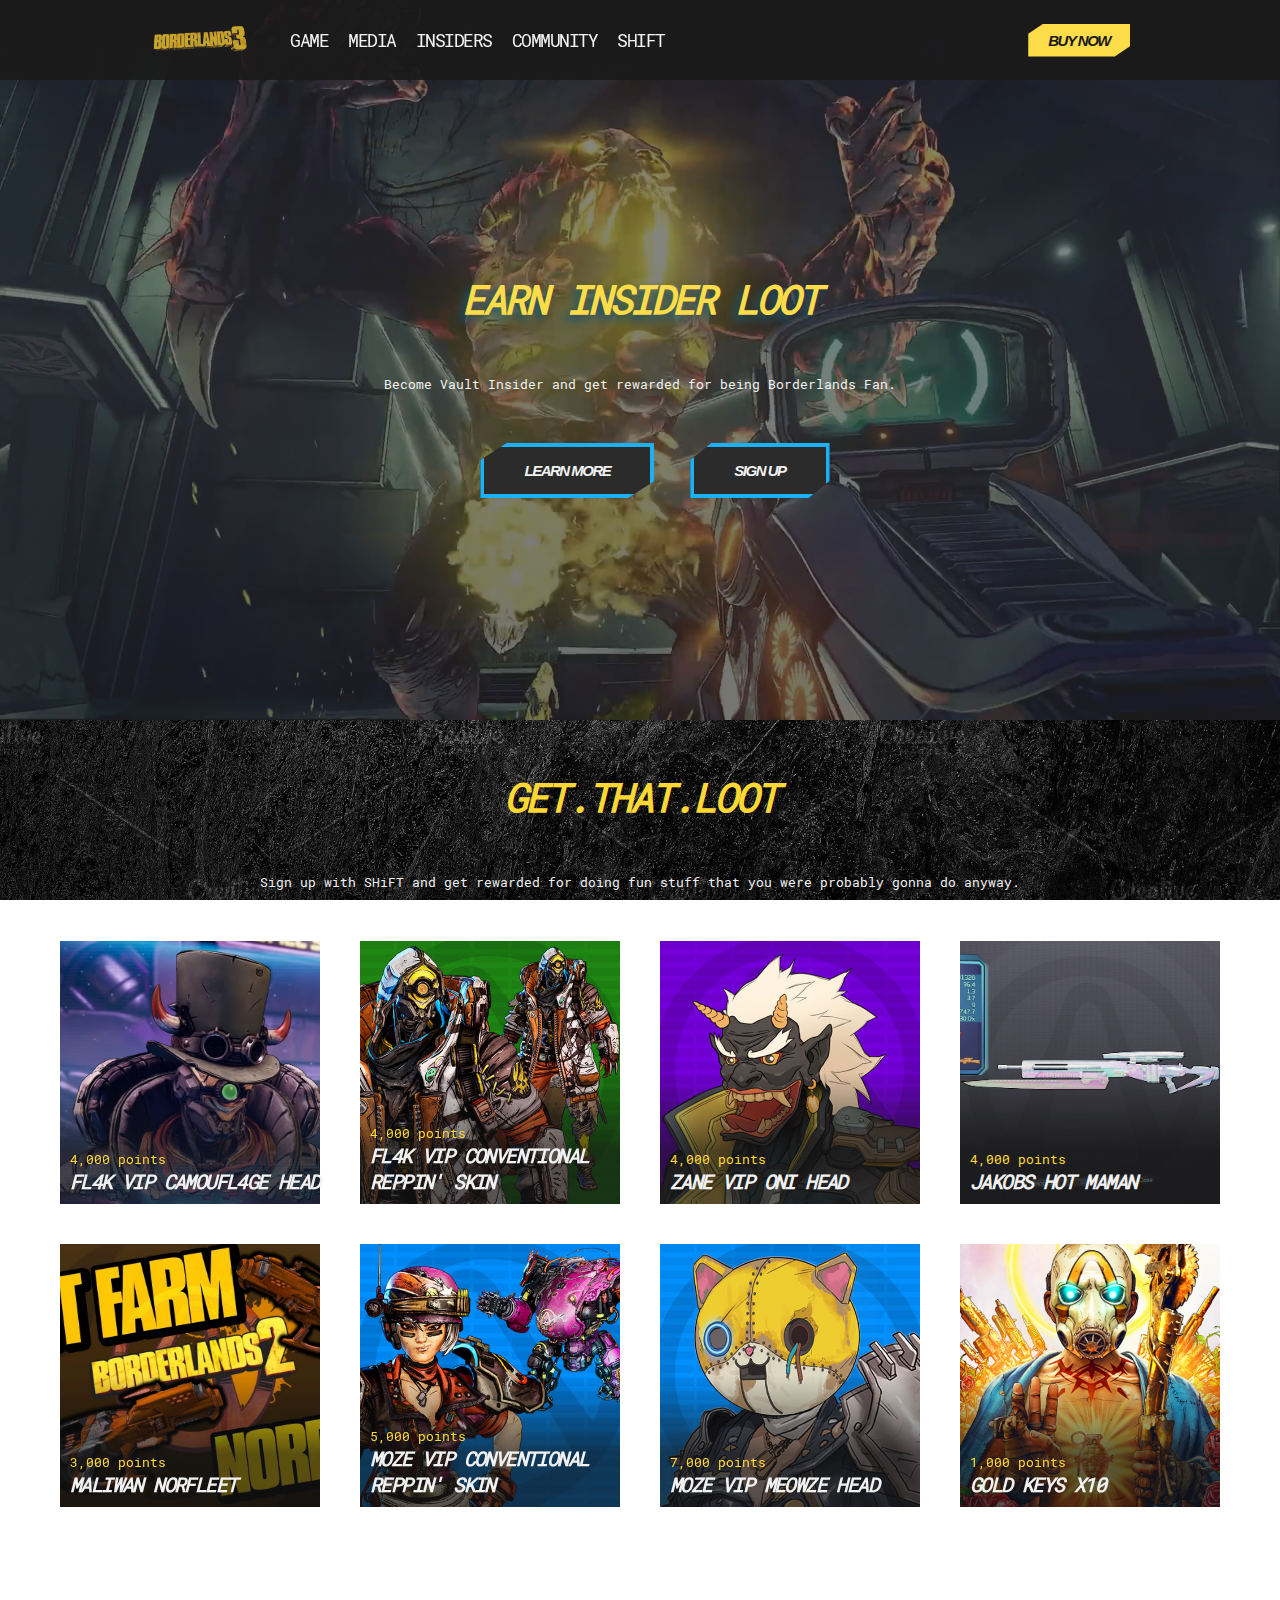
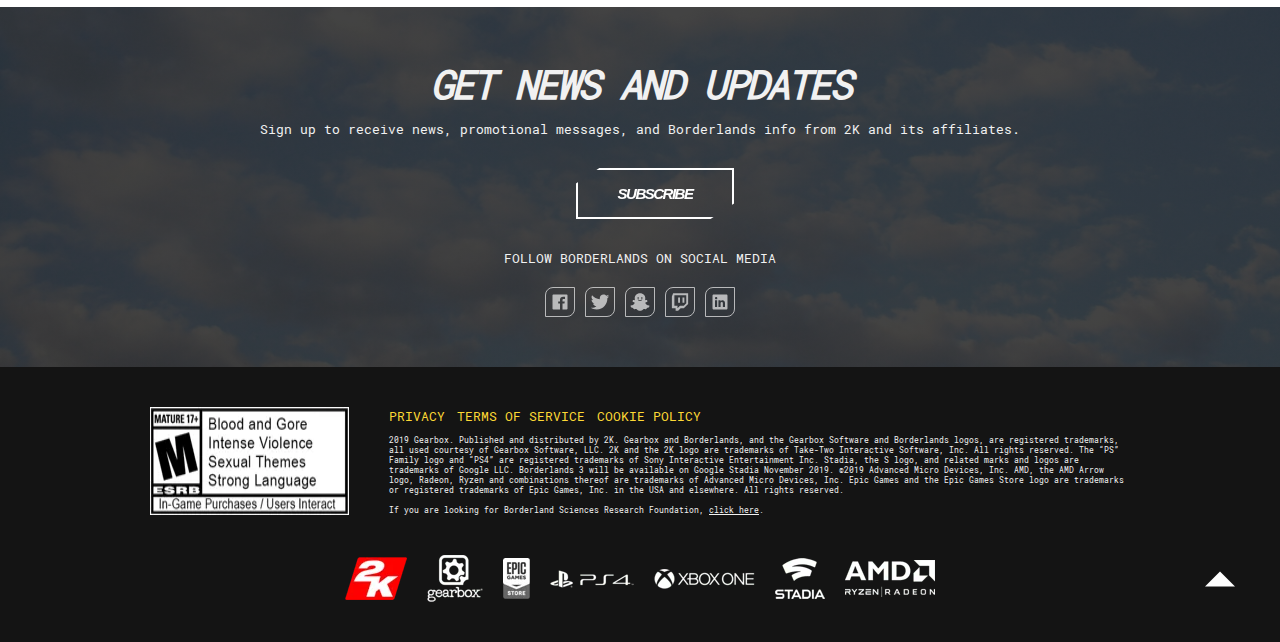
==== commit 6aca880f: "final touch" ====
--- a/insiders.html
+++ b/insiders.html
@@ -51,13 +51,14 @@
       <h1 class="h1 shdw">Earn Insider Loot</h1>
       <p class="small-p tac my5">Become Vault Insider and get rewarded for being Borderlands Fan.</p>
       <div class="buttons">
-      <button class="btn btn--dark btn--p2 btnn">Learn more</button>
-      <button class="btn btn--dark btn--p2 btnn1">Sign up</button></div>
+      <a href="#loot"><button class="btn btn--dark btn--p2 btnn">Learn more</button></a>
+      <a href="https://shift.gearboxsoftware.com/home">
+      <button class="btn btn--dark btn--p2 btnn1">Sign up</button></a></div>
     </div>
     </header>
     <!-- END OF HEADER -->
 <!-- LOOOOOT -->
-<section class="loot">
+<section class="loot" id="loot">
     <h1 class="h1">Get.That.loot</h1>
     <p class="small-p tac my5 px4">Sign up with SHiFT and get rewarded for doing fun stuff that you were probably gonna do anyway.</p>
     <div class="loot__showcase">
@@ -231,7 +232,7 @@
                   <p class="small-p cb tac bb py2">Forgot your password?</p>
                   <div class="btn--center ">
                     <button class="btn btn--dark btn--p3">Create new account</button></div>
-                    <div class="btn--center">
+                    <div class="btn--centerz">
                     <p class="small-p fs1rem tac w60">© 2018 Gearbox Software, LLC. SHiFT is trademark of Gearbox Software, LLC. The Playstation Network logo is a registered trademark of Sony Computer Entertainment Inc. The Xbox LIVE logo is a registered trademark of Microsoft Corporation. The Steam logo is a registered trademark of Valve Corporation. All rights reserved.
                       </div>
               </div>
--- a/css/main.css
+++ b/css/main.css
@@ -478,6 +478,18 @@
   background-color: #011d2a;
   -webkit-clip-path: polygon(5% 0, 100% 0, 100% 90%, 95% 100%, 0 100%, 0 10%);
           clip-path: polygon(5% 0, 100% 0, 100% 90%, 95% 100%, 0 100%, 0 10%);
+}
+
+@media screen and (max-width: 600px) {
+  .popup__content {
+    min-width: 60rem;
+  }
+}
+
+@media screen and (max-width: 470px) {
+  .popup__content {
+    min-width: 50rem;
+  }
 }
 
 @media screen and (max-width: 600px) {
@@ -1641,7 +1653,7 @@
   display: grid;
   -ms-grid-columns: (minmax(25rem, 1fr))[auto-fit];
       grid-template-columns: repeat(auto-fit, minmax(25rem, 1fr));
-  grid-auto-rows: auto;
+  grid-auto-rows: 1fr;
   grid-gap: 4rem;
 }
 
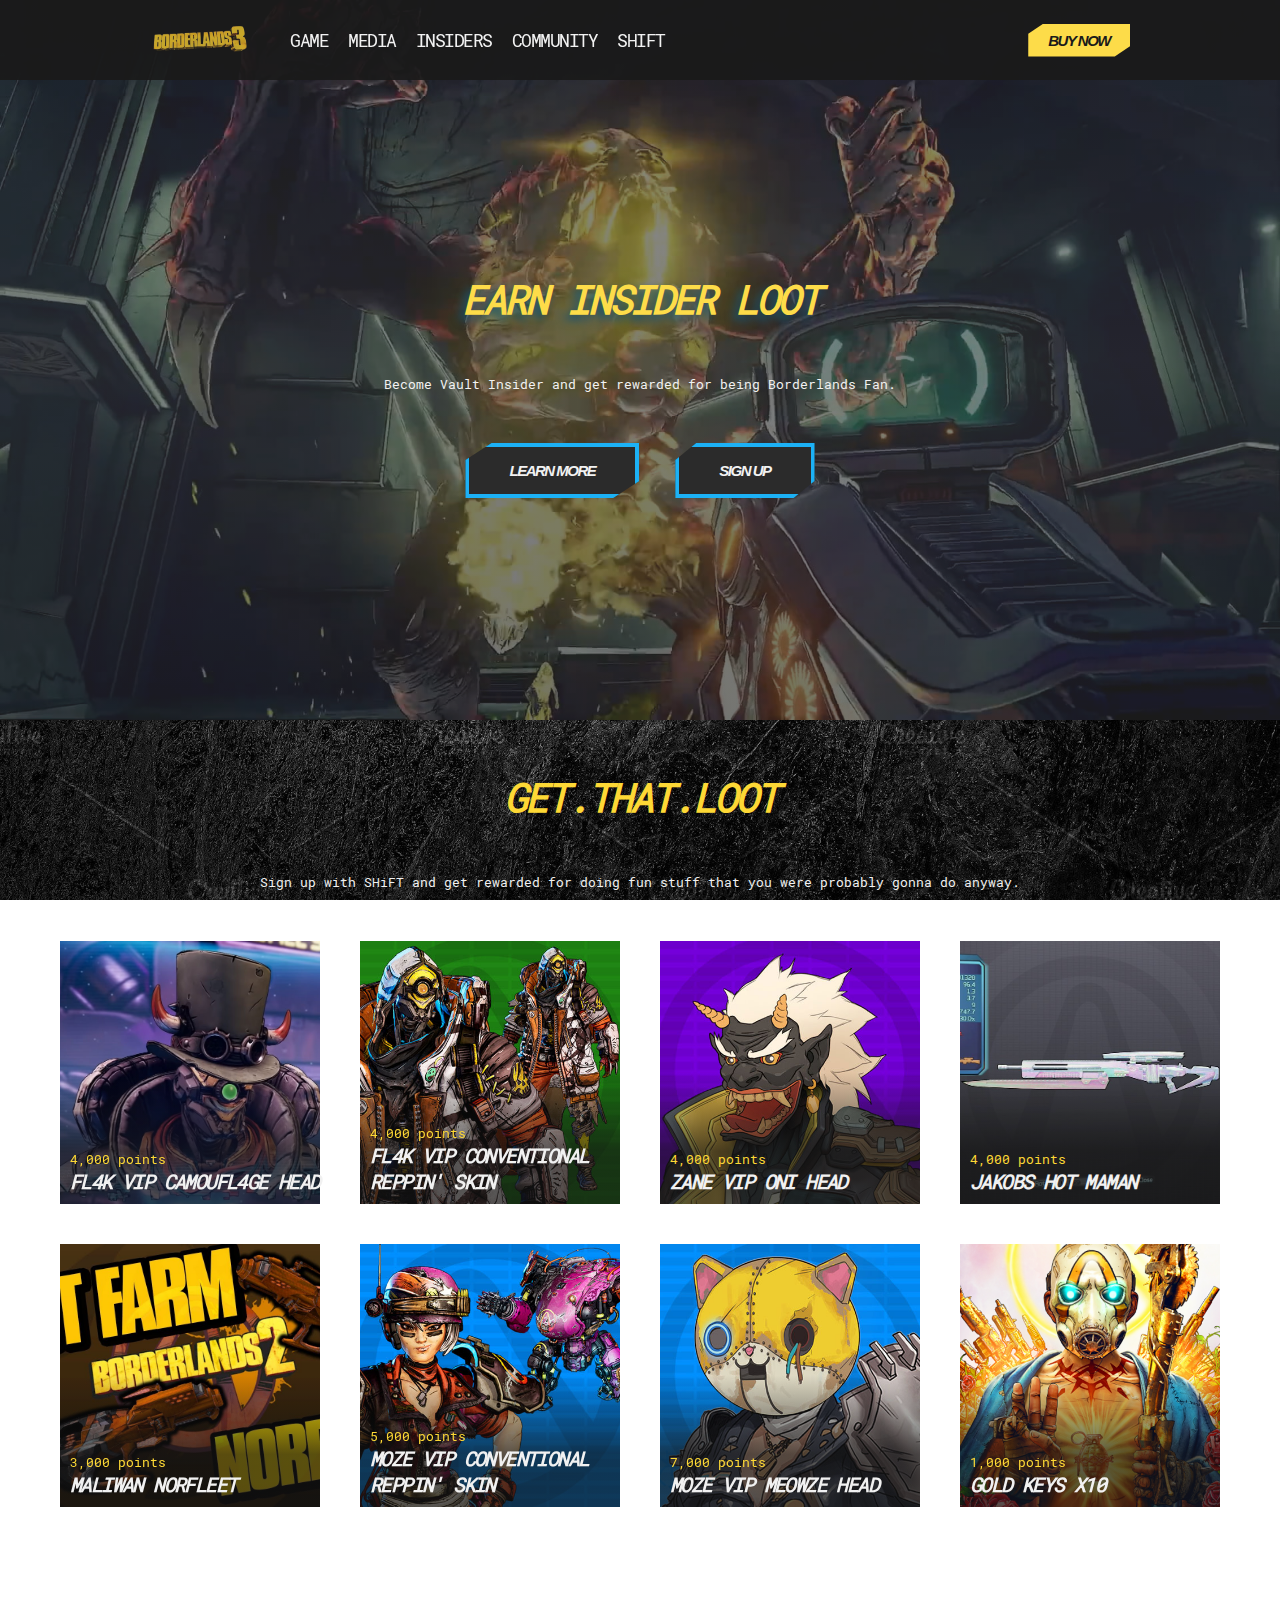
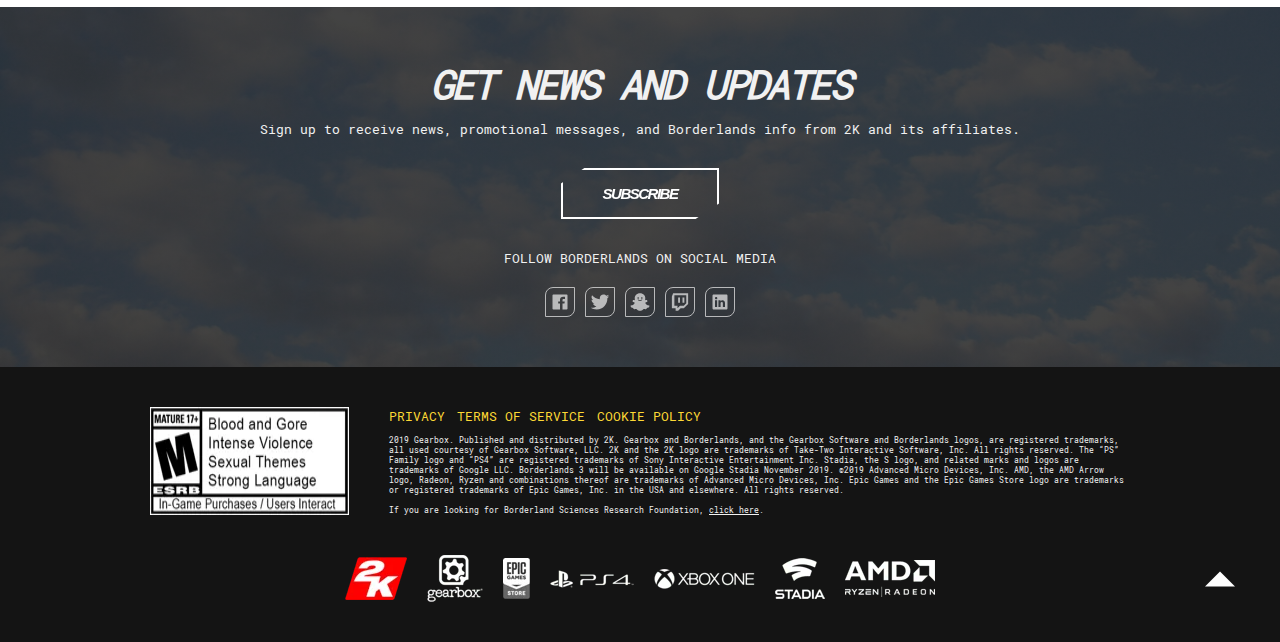
==== commit 84df21b4: "finishing up" ====
--- a/insiders.html
+++ b/insiders.html
@@ -51,7 +51,7 @@
       <h1 class="h1 shdw">Earn Insider Loot</h1>
       <p class="small-p tac my5">Become Vault Insider and get rewarded for being Borderlands Fan.</p>
       <div class="buttons">
-      <a href="#loot"><button class="btn btn--dark btn--p2 btnn">Learn more</button></a>
+      <a href="#loot"><button class="btn btn--dark btn--p2 btnn mx2rem">Learn more</button></a>
       <a href="https://shift.gearboxsoftware.com/home">
       <button class="btn btn--dark btn--p2 btnn1">Sign up</button></a></div>
     </div>
--- a/css/main.css
+++ b/css/main.css
@@ -124,10 +124,6 @@
   z-index: -11;
 }
 
-.btn:last-child {
-  margin-left: 3rem;
-}
-
 .btn:hover {
   -webkit-transform: translateY(-5px);
           transform: translateY(-5px);
@@ -169,7 +165,7 @@
   -webkit-box-pack: center;
       -ms-flex-pack: center;
           justify-content: center;
-  margin: 3rem 0;
+  margin: 3rem 0 3rem 0;
   cursor: pointer;
 }
 
@@ -287,6 +283,10 @@
 
 .mx11 {
   margin-right: 1rem;
+}
+
+.mx2rem {
+  margin-right: 3rem;
 }
 
 .pb4rem {
